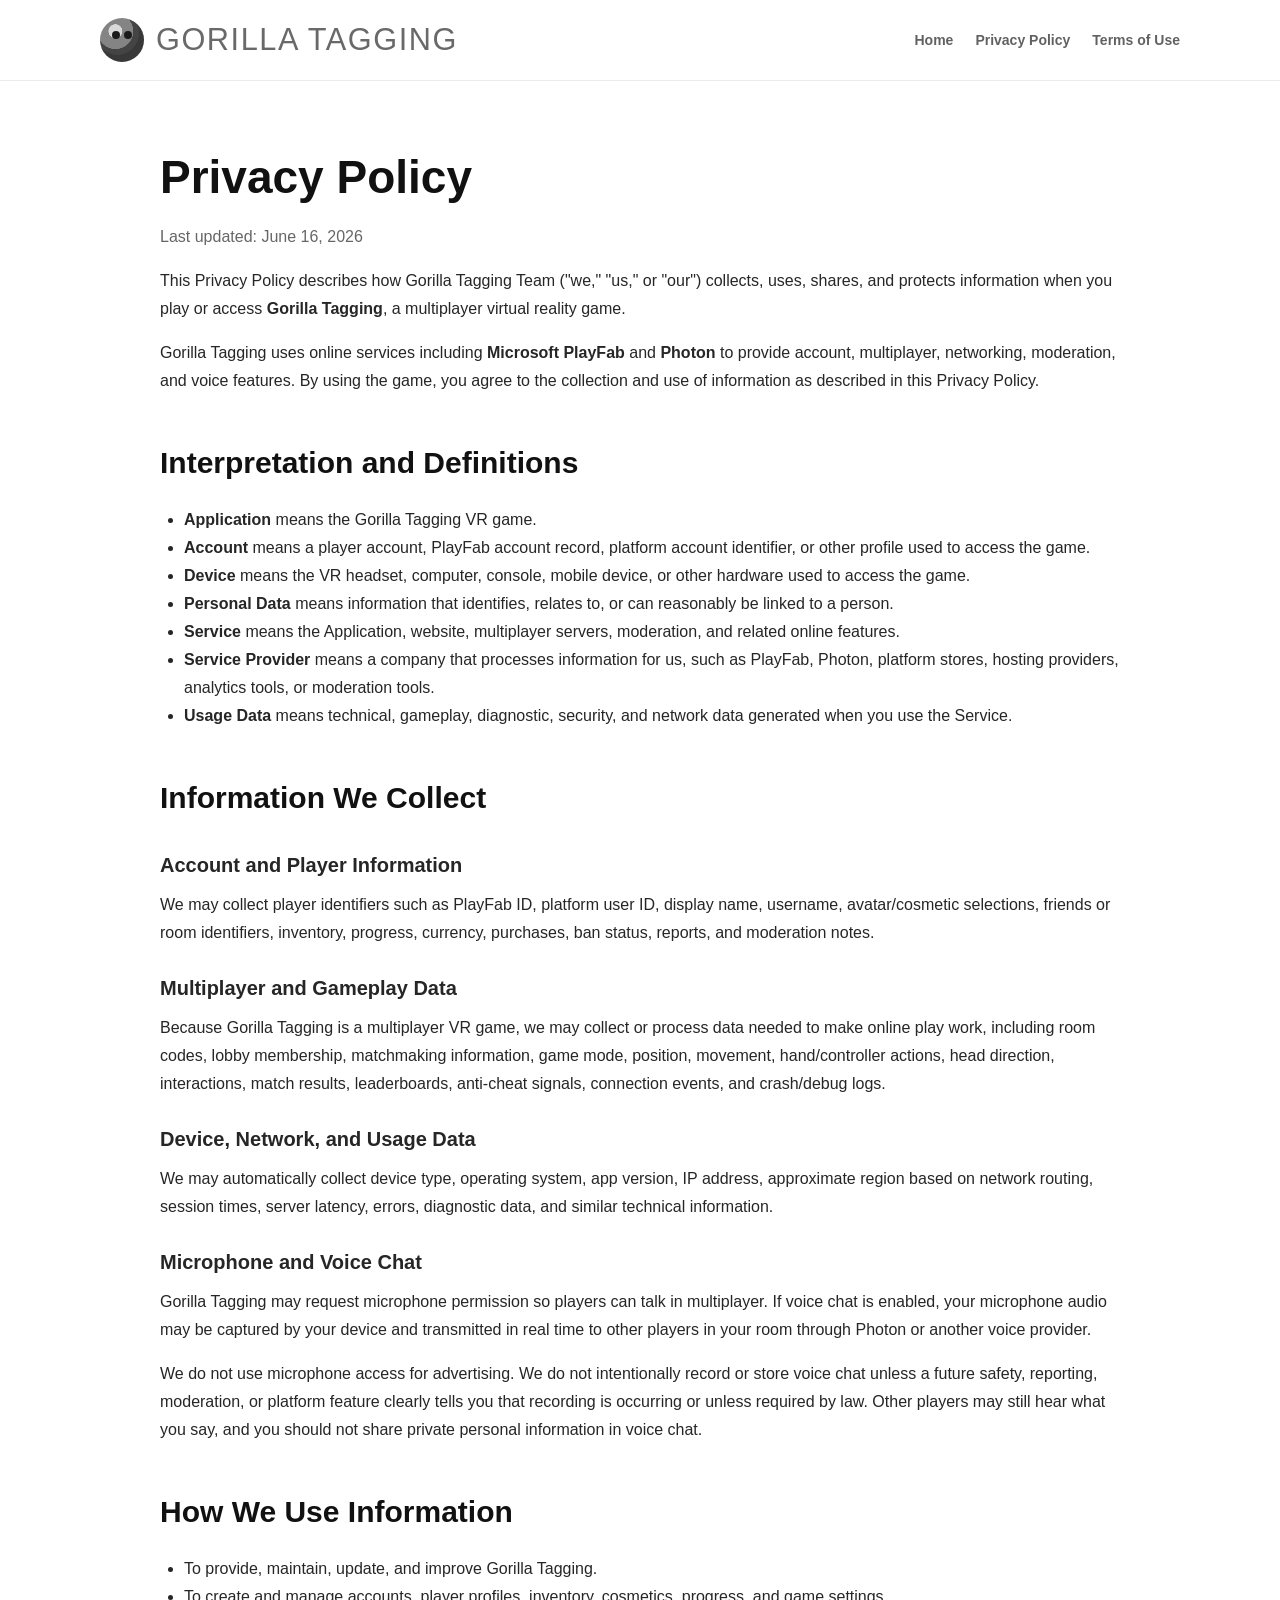
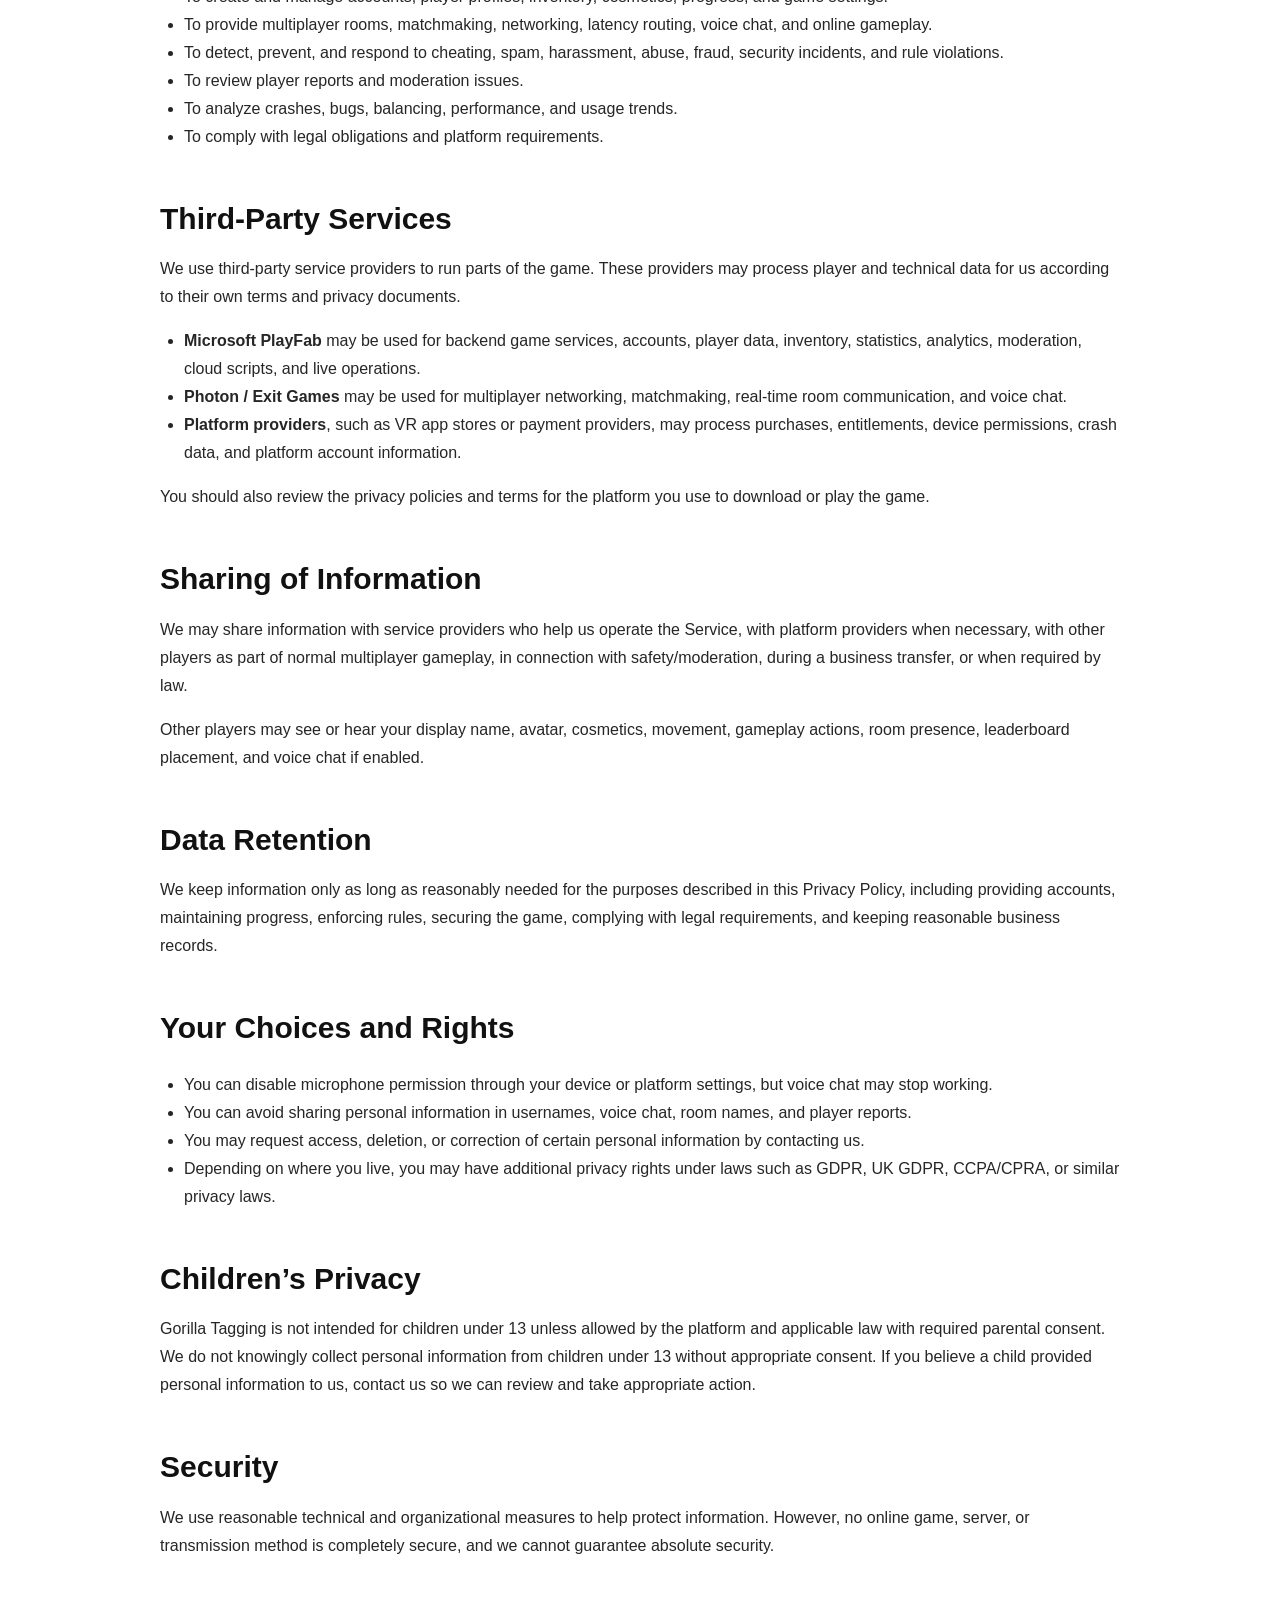
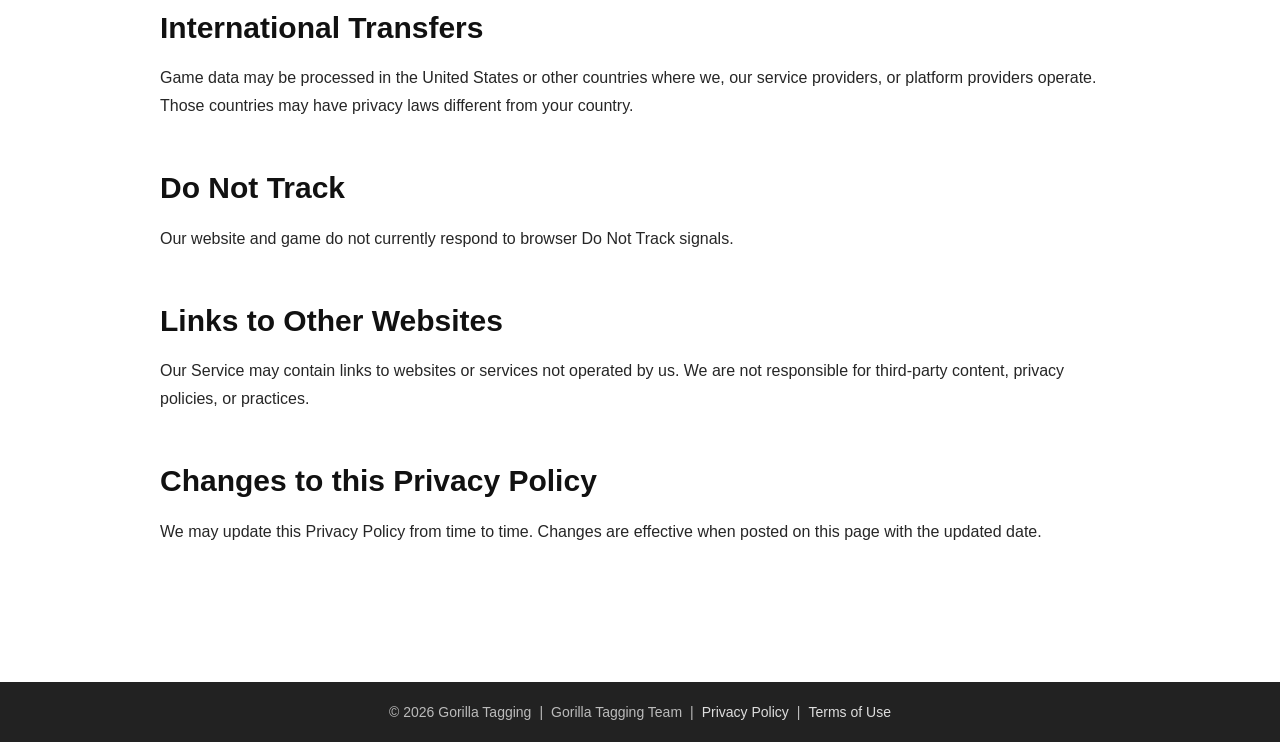
==== privacy-policy/index.html @ acdea9db "Add files via upload" ====
<!DOCTYPE html>
<html lang="en-US">
<head>
  <meta charset="UTF-8">
  <meta name="viewport" content="width=device-width, initial-scale=1.0">
  <meta name="description" content="Privacy Policy for Gorilla Tagging, a multiplayer VR game using PlayFab, Photon, and microphone voice chat.">
  <title>Privacy Policy | Gorilla Tagging</title>
  <link rel="icon" href="../assets/favicon.svg" type="image/svg+xml">
  <link rel="stylesheet" href="../assets/style.css">
</head>
<body>
<header id="main-header">
  <div class="container navbar">
    <a class="logo" href="../" aria-label="Gorilla Tagging home">
      <span class="logo-mark" aria-hidden="true"></span>
      <span>Gorilla Tagging</span>
    </a>
    <button class="menu-toggle" aria-label="Open navigation" aria-expanded="false">Select Page ☰</button>
    <ul class="navlinks">
      <li><a href="../">Home</a></li>
      <li><a href="../privacy-policy/" aria-current="page">Privacy Policy</a></li>
      <li><a href="../terms-of-use/">Terms of Use</a></li>
    </ul>
  </div>
</header>
<main class="legal-page">
  <article class="legal-wrap">

<h1>Privacy Policy</h1>
<p class="updated">Last updated: June 16, 2026</p>
<p>This Privacy Policy describes how Gorilla Tagging Team ("we," "us," or "our") collects, uses, shares, and protects information when you play or access <strong>Gorilla Tagging</strong>, a multiplayer virtual reality game.</p>
<p>Gorilla Tagging uses online services including <strong>Microsoft PlayFab</strong> and <strong>Photon</strong> to provide account, multiplayer, networking, moderation, and voice features. By using the game, you agree to the collection and use of information as described in this Privacy Policy.</p>

<h2>Interpretation and Definitions</h2>
<ul>
  <li><strong>Application</strong> means the Gorilla Tagging VR game.</li>
  <li><strong>Account</strong> means a player account, PlayFab account record, platform account identifier, or other profile used to access the game.</li>
  <li><strong>Device</strong> means the VR headset, computer, console, mobile device, or other hardware used to access the game.</li>
  <li><strong>Personal Data</strong> means information that identifies, relates to, or can reasonably be linked to a person.</li>
  <li><strong>Service</strong> means the Application, website, multiplayer servers, moderation, and related online features.</li>
  <li><strong>Service Provider</strong> means a company that processes information for us, such as PlayFab, Photon, platform stores, hosting providers, analytics tools, or moderation tools.</li>
  <li><strong>Usage Data</strong> means technical, gameplay, diagnostic, security, and network data generated when you use the Service.</li>
</ul>

<h2>Information We Collect</h2>
<h3>Account and Player Information</h3>
<p>We may collect player identifiers such as PlayFab ID, platform user ID, display name, username, avatar/cosmetic selections, friends or room identifiers, inventory, progress, currency, purchases, ban status, reports, and moderation notes.</p>
<h3>Multiplayer and Gameplay Data</h3>
<p>Because Gorilla Tagging is a multiplayer VR game, we may collect or process data needed to make online play work, including room codes, lobby membership, matchmaking information, game mode, position, movement, hand/controller actions, head direction, interactions, match results, leaderboards, anti-cheat signals, connection events, and crash/debug logs.</p>
<h3>Device, Network, and Usage Data</h3>
<p>We may automatically collect device type, operating system, app version, IP address, approximate region based on network routing, session times, server latency, errors, diagnostic data, and similar technical information.</p>
<h3 id="microphone-and-voice-chat">Microphone and Voice Chat</h3>
<p>Gorilla Tagging may request microphone permission so players can talk in multiplayer. If voice chat is enabled, your microphone audio may be captured by your device and transmitted in real time to other players in your room through Photon or another voice provider.</p>
<p>We do not use microphone access for advertising. We do not intentionally record or store voice chat unless a future safety, reporting, moderation, or platform feature clearly tells you that recording is occurring or unless required by law. Other players may still hear what you say, and you should not share private personal information in voice chat.</p>
<h2>How We Use Information</h2>
<ul>
  <li>To provide, maintain, update, and improve Gorilla Tagging.</li>
  <li>To create and manage accounts, player profiles, inventory, cosmetics, progress, and game settings.</li>
  <li>To provide multiplayer rooms, matchmaking, networking, latency routing, voice chat, and online gameplay.</li>
  <li>To detect, prevent, and respond to cheating, spam, harassment, abuse, fraud, security incidents, and rule violations.</li>
  <li>To review player reports and moderation issues.</li>
  <li>To analyze crashes, bugs, balancing, performance, and usage trends.</li>
  <li>To comply with legal obligations and platform requirements.</li>
</ul>

<h2 id="third-party-services">Third-Party Services</h2>
<p>We use third-party service providers to run parts of the game. These providers may process player and technical data for us according to their own terms and privacy documents.</p>
<ul>
  <li><strong>Microsoft PlayFab</strong> may be used for backend game services, accounts, player data, inventory, statistics, analytics, moderation, cloud scripts, and live operations.</li>
  <li><strong>Photon / Exit Games</strong> may be used for multiplayer networking, matchmaking, real-time room communication, and voice chat.</li>
  <li><strong>Platform providers</strong>, such as VR app stores or payment providers, may process purchases, entitlements, device permissions, crash data, and platform account information.</li>
</ul>
<p>You should also review the privacy policies and terms for the platform you use to download or play the game.</p>

<h2>Sharing of Information</h2>
<p>We may share information with service providers who help us operate the Service, with platform providers when necessary, with other players as part of normal multiplayer gameplay, in connection with safety/moderation, during a business transfer, or when required by law.</p>
<p>Other players may see or hear your display name, avatar, cosmetics, movement, gameplay actions, room presence, leaderboard placement, and voice chat if enabled.</p>

<h2>Data Retention</h2>
<p>We keep information only as long as reasonably needed for the purposes described in this Privacy Policy, including providing accounts, maintaining progress, enforcing rules, securing the game, complying with legal requirements, and keeping reasonable business records.</p>

<h2>Your Choices and Rights</h2>
<ul>
  <li>You can disable microphone permission through your device or platform settings, but voice chat may stop working.</li>
  <li>You can avoid sharing personal information in usernames, voice chat, room names, and player reports.</li>
  <li>You may request access, deletion, or correction of certain personal information by contacting us.</li>
  <li>Depending on where you live, you may have additional privacy rights under laws such as GDPR, UK GDPR, CCPA/CPRA, or similar privacy laws.</li>
</ul>

<h2>Children’s Privacy</h2>
<p>Gorilla Tagging is not intended for children under 13 unless allowed by the platform and applicable law with required parental consent. We do not knowingly collect personal information from children under 13 without appropriate consent. If you believe a child provided personal information to us, contact us so we can review and take appropriate action.</p>

<h2>Security</h2>
<p>We use reasonable technical and organizational measures to help protect information. However, no online game, server, or transmission method is completely secure, and we cannot guarantee absolute security.</p>

<h2>International Transfers</h2>
<p>Game data may be processed in the United States or other countries where we, our service providers, or platform providers operate. Those countries may have privacy laws different from your country.</p>

<h2>Do Not Track</h2>
<p>Our website and game do not currently respond to browser Do Not Track signals.</p>

<h2>Links to Other Websites</h2>
<p>Our Service may contain links to websites or services not operated by us. We are not responsible for third-party content, privacy policies, or practices.</p>

<h2>Changes to this Privacy Policy</h2>
<p>We may update this Privacy Policy from time to time. Changes are effective when posted on this page with the updated date.</p>

  </article>
</main>
<footer id="main-footer">
  <div class="container footerline">
    <span>© 2026 Gorilla Tagging</span><span>|</span>
    <span>Gorilla Tagging Team</span><span>|</span>
    <a href="../privacy-policy/">Privacy Policy</a><span>|</span>
    <a href="../terms-of-use/">Terms of Use</a>
  </div>
</footer>
<script src="../assets/site.js"></script>
</body>
</html>
---- assets/style.css ----
:root {
  --header-h: 80px;
  --dark: #474747;
  --darker: #202020;
  --text: #262626;
  --muted: #666;
  --red: #e02b20;
  --orange: #ff9c7a;
  --paper: #ffffff;
  --max: 1080px;
}
* { box-sizing: border-box; }
html { scroll-behavior: smooth; }
body {
  margin: 0;
  color: var(--text);
  background: #fff;
  font-family: "Open Sans", Arial, Helvetica, sans-serif;
  line-height: 1.75;
  -webkit-font-smoothing: antialiased;
  text-rendering: optimizeLegibility;
}
a { color: inherit; }
#main-header {
  position: fixed;
  inset: 0 0 auto 0;
  z-index: 999;
  min-height: var(--header-h);
  background: #fff;
  box-shadow: 0 1px 0 rgba(0,0,0,.08);
}
.container {
  width: min(92%, var(--max));
  margin: 0 auto;
  position: relative;
}
.navbar {
  min-height: var(--header-h);
  display: flex;
  align-items: center;
  justify-content: space-between;
  gap: 24px;
}
.logo {
  display: inline-flex;
  align-items: center;
  gap: 12px;
  text-decoration: none;
  color: #555;
  min-width: max-content;
}
.logo-mark {
  width: 44px;
  height: 44px;
  border-radius: 50%;
  background: radial-gradient(circle at 35% 30%, #d9d9d9 0 16%, #848484 17% 42%, #444 43% 100%);
  position: relative;
  box-shadow: inset -5px -7px 0 rgba(0,0,0,.18);
}
.logo-mark:before,
.logo-mark:after {
  content: "";
  position: absolute;
  top: 13px;
  width: 8px;
  height: 8px;
  border-radius: 50%;
  background: #1b1b1b;
}
.logo-mark:before { left: 12px; }
.logo-mark:after { right: 12px; }
.logo span:last-child {
  font-family: Impact, "Arial Black", "Fjalla One", sans-serif;
  font-size: clamp(20px, 2.4vw, 32px);
  letter-spacing: .05em;
  text-transform: uppercase;
  color: #696969;
  text-shadow: 0 1px 0 #fff;
}
.navlinks {
  display: flex;
  align-items: center;
  gap: 22px;
  list-style: none;
  margin: 0;
  padding: 0;
}
.navlinks a {
  color: rgba(0,0,0,.62);
  text-decoration: none;
  font-weight: 700;
  font-size: 14px;
  transition: color .2s ease;
}
.navlinks a:hover { color: var(--red); }
.menu-toggle {
  display: none;
  border: 0;
  background: transparent;
  font: inherit;
  color: #555;
  cursor: pointer;
  padding: 10px;
}
main { padding-top: var(--header-h); }
.hero-top {
  min-height: 34vw;
  display: flex;
  align-items: flex-start;
  justify-content: center;
  background: #494949;
  color: #fff;
  padding: 5vw 0 0;
  overflow: hidden;
  position: relative;
}
.hero-top:before {
  content: "";
  position: absolute;
  inset: 0;
  background:
    radial-gradient(circle at 15% 30%, rgba(255,255,255,.08), transparent 22%),
    radial-gradient(circle at 78% 12%, rgba(255,156,122,.15), transparent 26%),
    linear-gradient(135deg, rgba(0,0,0,.18), rgba(0,0,0,0));
}
.reject {
  position: relative;
  margin: 0;
  width: min(92%, var(--max));
  text-align: right;
  font-family: Roboto, Arial, sans-serif;
  font-size: 13px;
  letter-spacing: 3px;
  line-height: 1.5;
  font-weight: 800;
  text-transform: uppercase;
  padding-left: 25%;
}
.brand-section {
  min-height: 610px;
  margin-top: -30px;
  padding: 0;
  background: #474747;
  color: white;
  display: grid;
  place-items: center;
  position: relative;
  overflow: hidden;
}
.brand-section:before {
  content: "";
  position: absolute;
  inset: 0;
  background:
    radial-gradient(circle at center, rgba(0,0,0,.05), rgba(0,0,0,.34) 62%),
    linear-gradient(135deg, rgba(255,255,255,.06), rgba(255,255,255,0));
}
.brand-section h1 {
  position: relative;
  margin: 0;
  font-family: Impact, "Arial Black", "Fjalla One", sans-serif;
  font-size: clamp(56px, 10vw, 150px);
  letter-spacing: .1em;
  line-height: 1.2;
  text-transform: uppercase;
  color: var(--red);
  text-align: center;
  text-shadow: 0 0 .3em #000;
}
.tile-section {
  background: #fff;
  padding: 36px 0 46px;
}
.tile-grid {
  display: grid;
  grid-template-columns: repeat(3, 1fr);
  gap: 0;
}
.tile {
  min-height: 220px;
  padding: 90px 20px;
  display: grid;
  place-items: center;
  text-align: center;
  text-decoration: none;
  color: #fff;
  transition: transform .3s ease, box-shadow .3s ease;
  background-image: linear-gradient(90deg,#244ab5 0%,#1a824a 100%);
  position: relative;
  isolation: isolate;
}
.tile:before {
  content: "";
  position: absolute;
  inset: 0;
  opacity: .28;
  background:
    radial-gradient(circle at 30% 25%, rgba(255,255,255,.35), transparent 18%),
    radial-gradient(circle at 70% 80%, rgba(0,0,0,.32), transparent 28%);
  z-index: -1;
}
.tile:nth-child(2), .tile:nth-child(5) { background-image: linear-gradient(90deg,#fad961 0%,#ce1616 100%); }
.tile:nth-child(3), .tile:nth-child(6) { background-image: linear-gradient(90deg,#7856ff 0%,#eb8fe6 100%); }
.tile:hover, .tile:focus-visible {
  transform: scale(1.08);
  box-shadow: 0 40px 70px -10px rgba(0,0,0,.3);
  z-index: 2;
  outline: none;
}
.tile h2 {
  margin: 0;
  font-family: Impact, "Arial Black", "Fjalla One", sans-serif;
  font-size: clamp(22px, 3vw, 34px);
  letter-spacing: 7px;
  text-transform: uppercase;
  line-height: 1.2;
}
.tile small {
  display: block;
  margin-top: 12px;
  color: var(--orange);
  font-size: 12px;
  letter-spacing: 4px;
  text-transform: uppercase;
  font-weight: 800;
}
.info-band {
  background: #474747;
  padding: 44px 0 58px;
  color: white;
}
.info-grid {
  display: grid;
  grid-template-columns: repeat(2, 1fr);
  gap: 28px;
}
.info-card {
  background-image: linear-gradient(145deg,#ff5470 0%,#ffe896 100%);
  color: #fff;
  padding: 48px 20px 35px;
  text-align: center;
  text-decoration: none;
  box-shadow: 0 15px 40px rgba(0,0,0,.15);
}
.info-card h2 {
  margin: 0;
  font-size: 22px;
  letter-spacing: 4px;
  line-height: 1.4;
  text-transform: uppercase;
}
.info-card p { margin: 12px auto 0; max-width: 520px; }
.legal-page {
  padding: calc(var(--header-h) + 0px) 0 50px;
  background: #fff;
}
.legal-wrap {
  width: min(86%, 960px);
  margin: 0 auto;
  padding: clamp(34px, 6vw, 70px) 0;
}
.legal-wrap h1 {
  font-size: clamp(30px, 4vw, 46px);
  line-height: 1.2;
  margin: 0 0 18px;
  color: #111;
}
.legal-wrap h2 {
  font-size: clamp(22px, 3vw, 30px);
  margin: 42px 0 10px;
  color: #111;
}
.legal-wrap h3 {
  font-size: 20px;
  margin: 24px 0 8px;
}
.legal-wrap p, .legal-wrap li { font-size: 16px; }
.legal-wrap p { margin: 0 0 16px; }
.legal-wrap ul { padding-left: 24px; }
.legal-wrap a { color: #d43b2f; font-weight: 700; }
.updated { color: var(--muted); }
.notice-box {
  margin: 28px 0;
  padding: 18px 20px;
  border-left: 6px solid var(--red);
  background: #f8f8f8;
}
#main-footer {
  background: #222;
  color: #bbb;
  padding: 18px 0;
  font-size: 14px;
}
.footerline {
  display: flex;
  flex-wrap: wrap;
  gap: 8px;
  justify-content: center;
  text-align: center;
}
.footerline a { color: #ddd; text-decoration: none; }
.footerline a:hover { color: #fff; }
@media (max-width: 820px) {
  :root { --header-h: 74px; }
  .menu-toggle { display: inline-flex; }
  .navlinks {
    position: absolute;
    top: 100%;
    left: 0;
    right: 0;
    flex-direction: column;
    align-items: flex-start;
    background: #fff;
    border-top: 1px solid #eee;
    box-shadow: 0 14px 24px rgba(0,0,0,.1);
    padding: 14px 4%;
    display: none;
  }
  .navlinks.open { display: flex; }
  .tile-grid, .info-grid { grid-template-columns: 1fr; }
  .brand-section { min-height: 430px; }
  .reject { text-align: left; padding-left: 0; }
  .tile:hover, .tile:focus-visible { transform: none; }
}
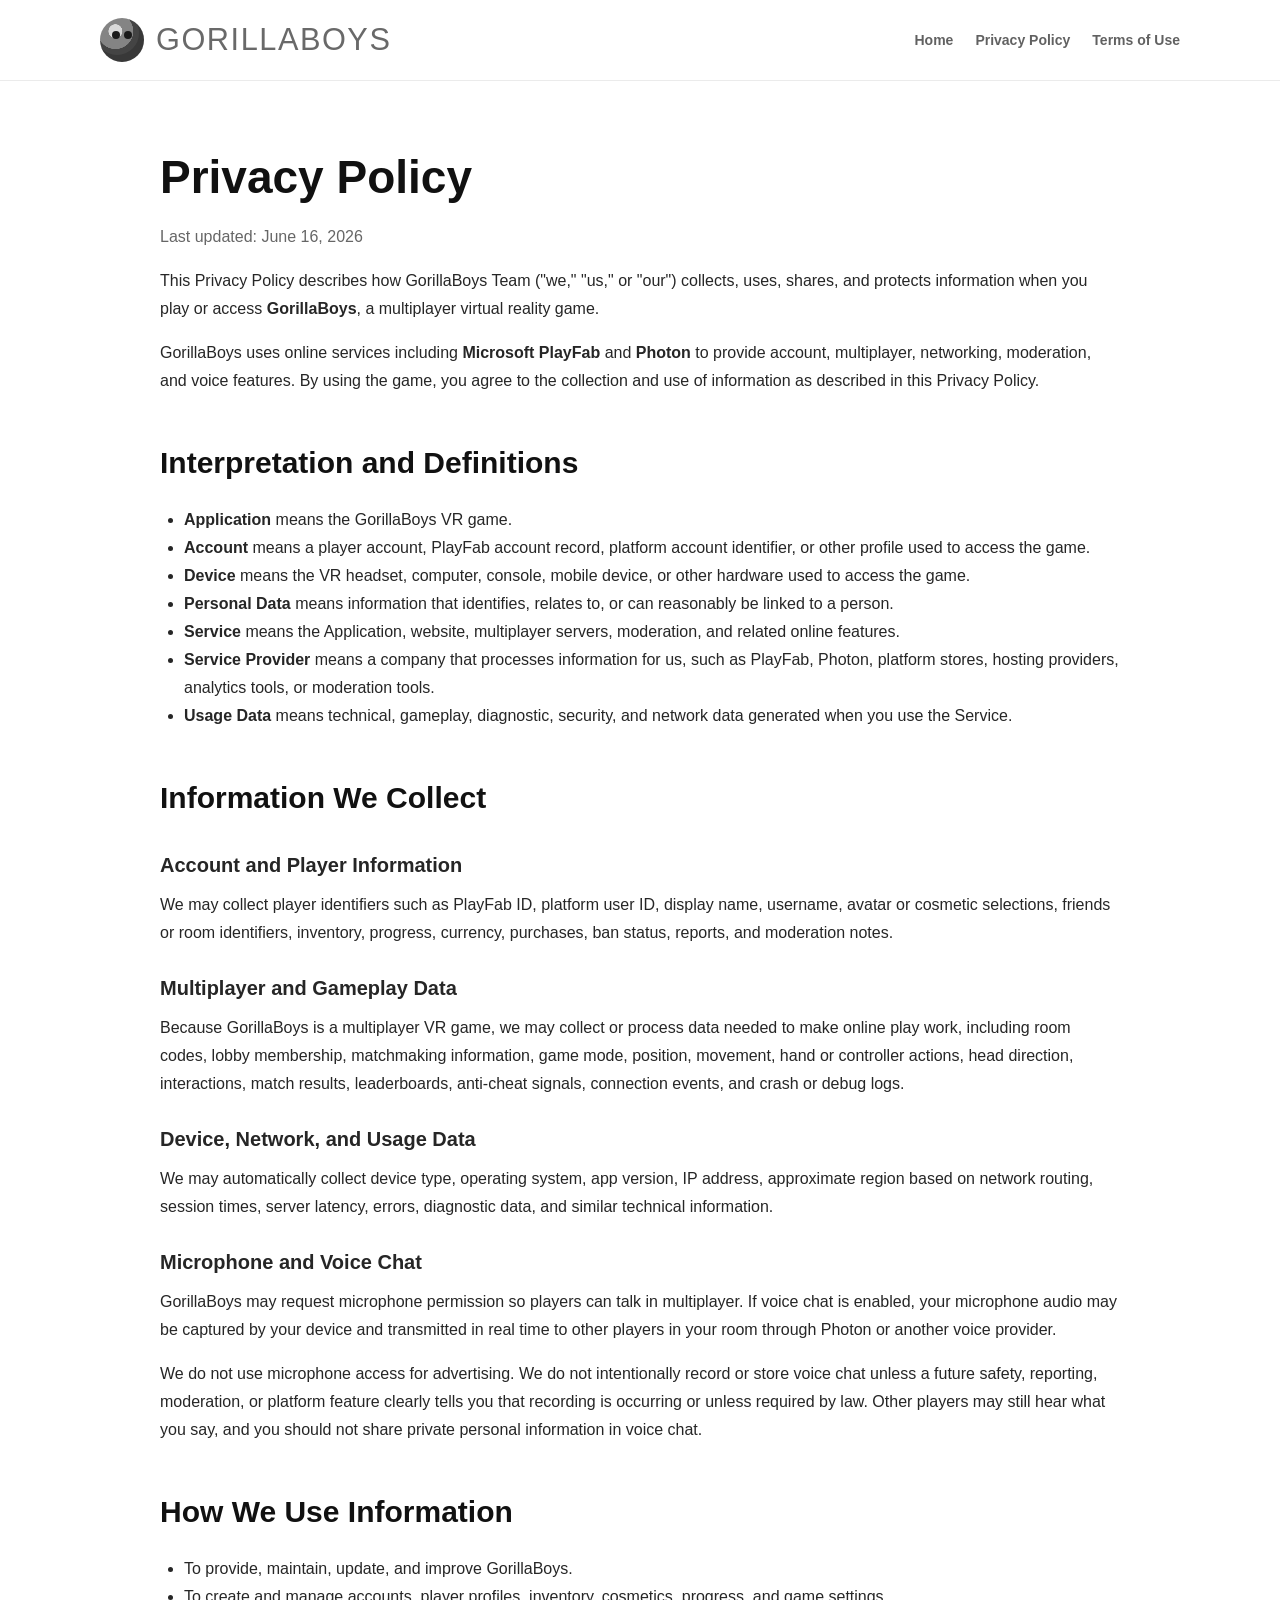
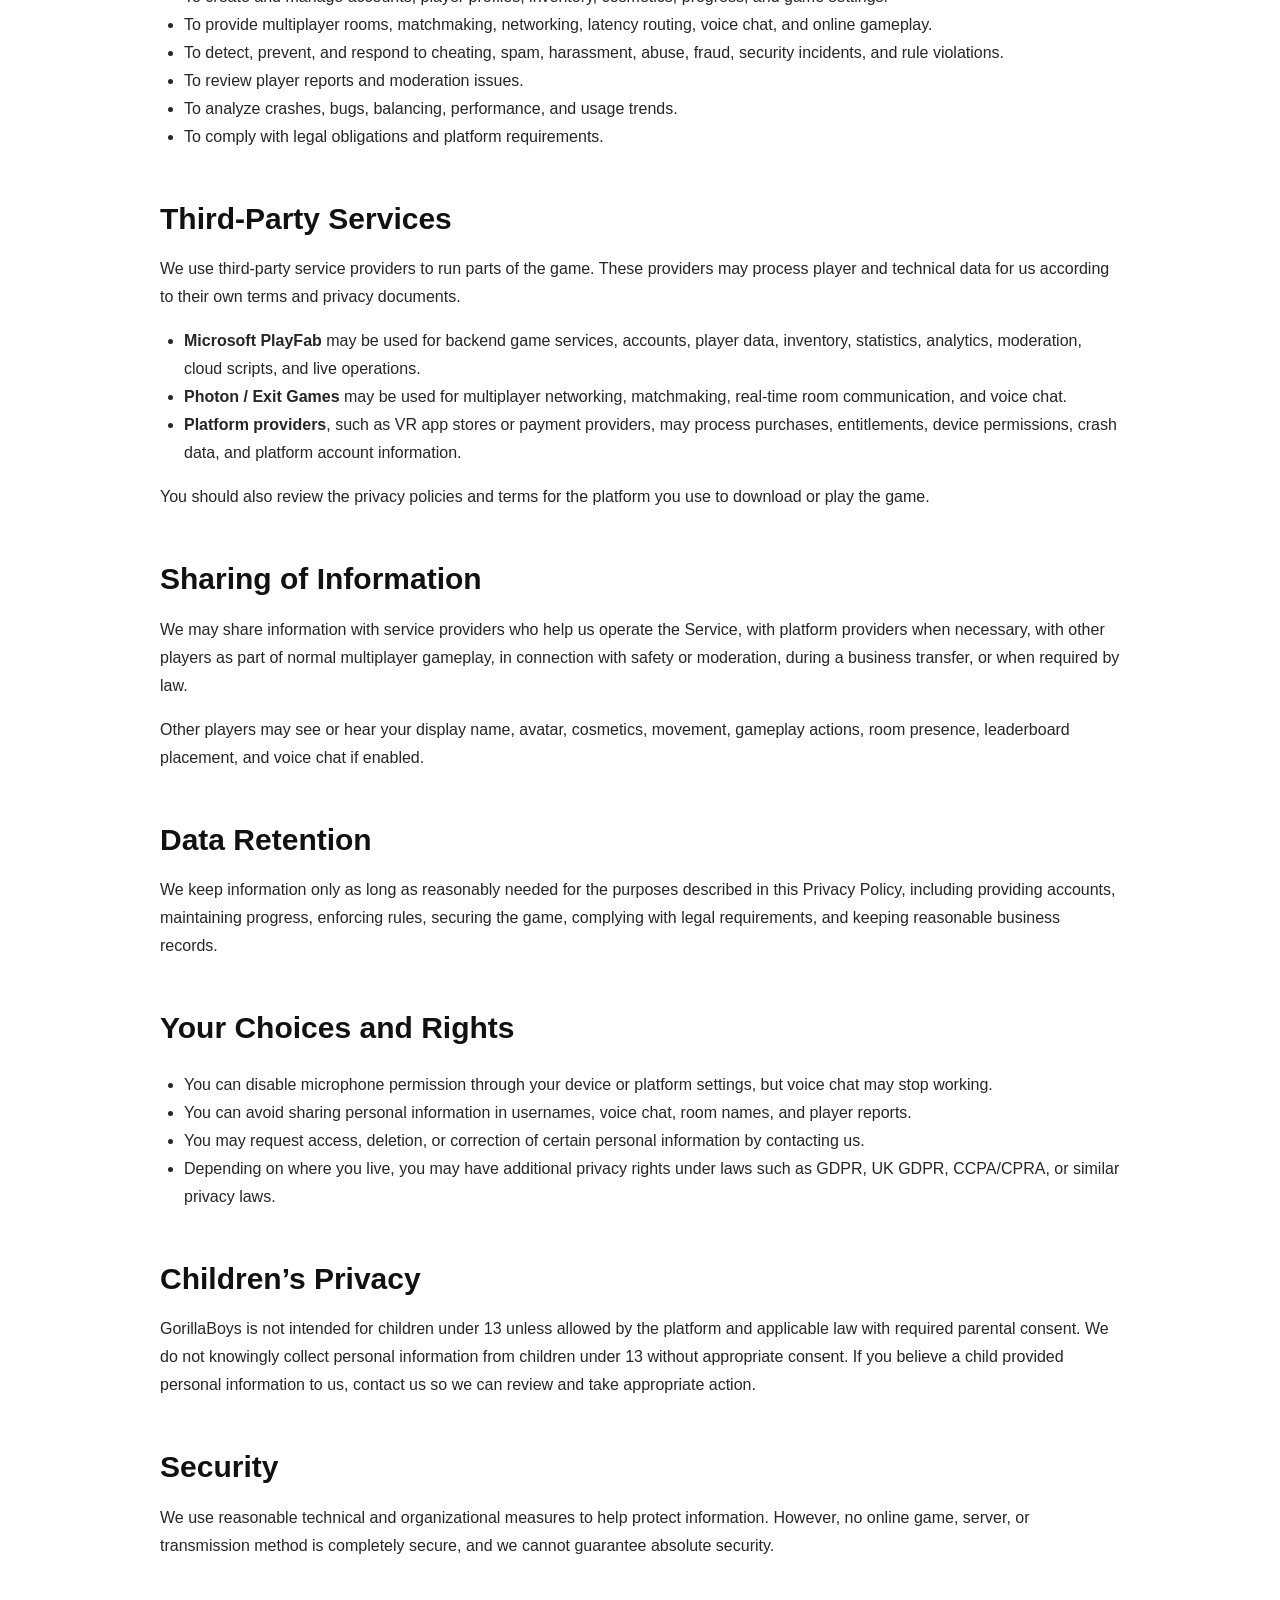
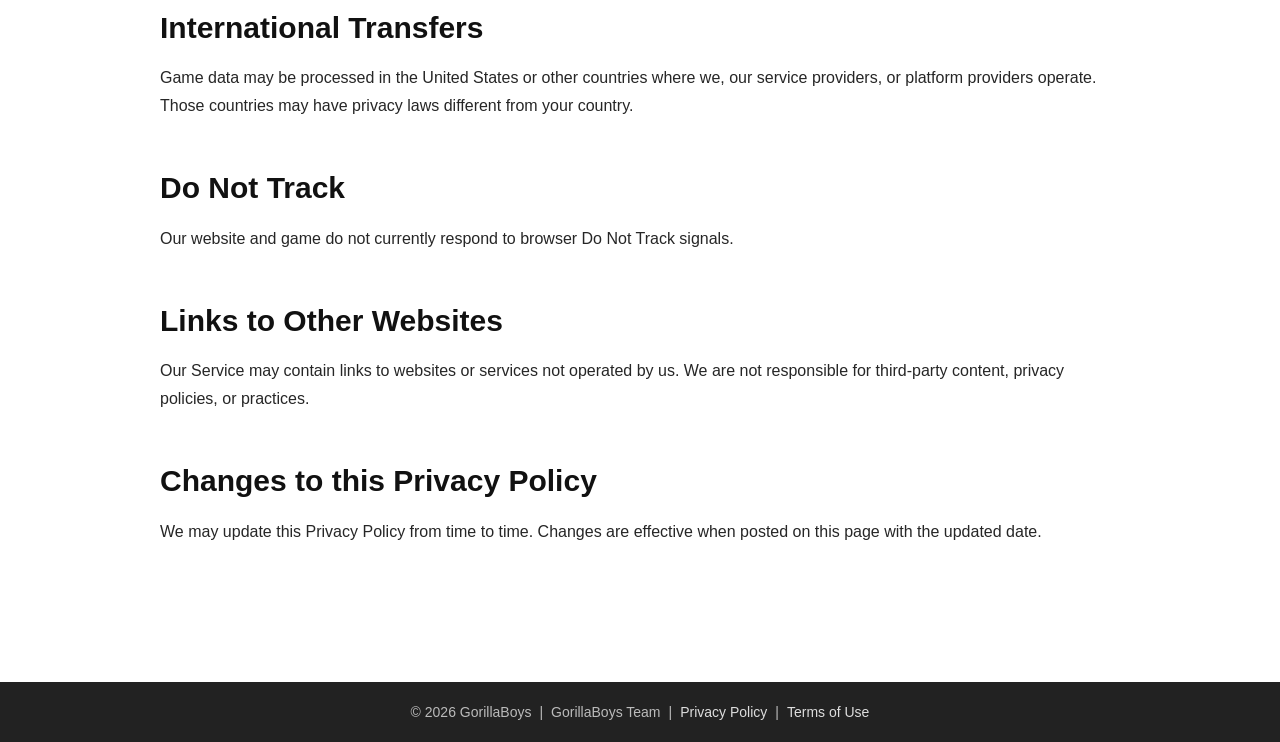
==== commit 71b68376: "Update index.html" ====
--- a/privacy-policy/index.html
+++ b/privacy-policy/index.html
@@ -3,17 +3,17 @@
 <head>
   <meta charset="UTF-8">
   <meta name="viewport" content="width=device-width, initial-scale=1.0">
-  <meta name="description" content="Privacy Policy for Gorilla Tagging, a multiplayer VR game using PlayFab, Photon, and microphone voice chat.">
-  <title>Privacy Policy | Gorilla Tagging</title>
+  <meta name="description" content="Privacy Policy for GorillaBoys, a multiplayer VR game using PlayFab, Photon, and microphone voice chat.">
+  <title>Privacy Policy | GorillaBoys</title>
   <link rel="icon" href="../assets/favicon.svg" type="image/svg+xml">
   <link rel="stylesheet" href="../assets/style.css">
 </head>
 <body>
 <header id="main-header">
   <div class="container navbar">
-    <a class="logo" href="../" aria-label="Gorilla Tagging home">
+    <a class="logo" href="../" aria-label="GorillaBoys home">
       <span class="logo-mark" aria-hidden="true"></span>
-      <span>Gorilla Tagging</span>
+      <span>GorillaBoys</span>
     </a>
     <button class="menu-toggle" aria-label="Open navigation" aria-expanded="false">Select Page ☰</button>
     <ul class="navlinks">
@@ -23,98 +23,112 @@
     </ul>
   </div>
 </header>
+
 <main class="legal-page">
   <article class="legal-wrap">
 
-<h1>Privacy Policy</h1>
-<p class="updated">Last updated: June 16, 2026</p>
-<p>This Privacy Policy describes how Gorilla Tagging Team ("we," "us," or "our") collects, uses, shares, and protects information when you play or access <strong>Gorilla Tagging</strong>, a multiplayer virtual reality game.</p>
-<p>Gorilla Tagging uses online services including <strong>Microsoft PlayFab</strong> and <strong>Photon</strong> to provide account, multiplayer, networking, moderation, and voice features. By using the game, you agree to the collection and use of information as described in this Privacy Policy.</p>
+    <h1>Privacy Policy</h1>
+    <p class="updated">Last updated: June 16, 2026</p>
 
-<h2>Interpretation and Definitions</h2>
-<ul>
-  <li><strong>Application</strong> means the Gorilla Tagging VR game.</li>
-  <li><strong>Account</strong> means a player account, PlayFab account record, platform account identifier, or other profile used to access the game.</li>
-  <li><strong>Device</strong> means the VR headset, computer, console, mobile device, or other hardware used to access the game.</li>
-  <li><strong>Personal Data</strong> means information that identifies, relates to, or can reasonably be linked to a person.</li>
-  <li><strong>Service</strong> means the Application, website, multiplayer servers, moderation, and related online features.</li>
-  <li><strong>Service Provider</strong> means a company that processes information for us, such as PlayFab, Photon, platform stores, hosting providers, analytics tools, or moderation tools.</li>
-  <li><strong>Usage Data</strong> means technical, gameplay, diagnostic, security, and network data generated when you use the Service.</li>
-</ul>
+    <p>This Privacy Policy describes how GorillaBoys Team ("we," "us," or "our") collects, uses, shares, and protects information when you play or access <strong>GorillaBoys</strong>, a multiplayer virtual reality game.</p>
 
-<h2>Information We Collect</h2>
-<h3>Account and Player Information</h3>
-<p>We may collect player identifiers such as PlayFab ID, platform user ID, display name, username, avatar/cosmetic selections, friends or room identifiers, inventory, progress, currency, purchases, ban status, reports, and moderation notes.</p>
-<h3>Multiplayer and Gameplay Data</h3>
-<p>Because Gorilla Tagging is a multiplayer VR game, we may collect or process data needed to make online play work, including room codes, lobby membership, matchmaking information, game mode, position, movement, hand/controller actions, head direction, interactions, match results, leaderboards, anti-cheat signals, connection events, and crash/debug logs.</p>
-<h3>Device, Network, and Usage Data</h3>
-<p>We may automatically collect device type, operating system, app version, IP address, approximate region based on network routing, session times, server latency, errors, diagnostic data, and similar technical information.</p>
-<h3 id="microphone-and-voice-chat">Microphone and Voice Chat</h3>
-<p>Gorilla Tagging may request microphone permission so players can talk in multiplayer. If voice chat is enabled, your microphone audio may be captured by your device and transmitted in real time to other players in your room through Photon or another voice provider.</p>
-<p>We do not use microphone access for advertising. We do not intentionally record or store voice chat unless a future safety, reporting, moderation, or platform feature clearly tells you that recording is occurring or unless required by law. Other players may still hear what you say, and you should not share private personal information in voice chat.</p>
-<h2>How We Use Information</h2>
-<ul>
-  <li>To provide, maintain, update, and improve Gorilla Tagging.</li>
-  <li>To create and manage accounts, player profiles, inventory, cosmetics, progress, and game settings.</li>
-  <li>To provide multiplayer rooms, matchmaking, networking, latency routing, voice chat, and online gameplay.</li>
-  <li>To detect, prevent, and respond to cheating, spam, harassment, abuse, fraud, security incidents, and rule violations.</li>
-  <li>To review player reports and moderation issues.</li>
-  <li>To analyze crashes, bugs, balancing, performance, and usage trends.</li>
-  <li>To comply with legal obligations and platform requirements.</li>
-</ul>
+    <p>GorillaBoys uses online services including <strong>Microsoft PlayFab</strong> and <strong>Photon</strong> to provide account, multiplayer, networking, moderation, and voice features. By using the game, you agree to the collection and use of information as described in this Privacy Policy.</p>
 
-<h2 id="third-party-services">Third-Party Services</h2>
-<p>We use third-party service providers to run parts of the game. These providers may process player and technical data for us according to their own terms and privacy documents.</p>
-<ul>
-  <li><strong>Microsoft PlayFab</strong> may be used for backend game services, accounts, player data, inventory, statistics, analytics, moderation, cloud scripts, and live operations.</li>
-  <li><strong>Photon / Exit Games</strong> may be used for multiplayer networking, matchmaking, real-time room communication, and voice chat.</li>
-  <li><strong>Platform providers</strong>, such as VR app stores or payment providers, may process purchases, entitlements, device permissions, crash data, and platform account information.</li>
-</ul>
-<p>You should also review the privacy policies and terms for the platform you use to download or play the game.</p>
+    <h2>Interpretation and Definitions</h2>
+    <ul>
+      <li><strong>Application</strong> means the GorillaBoys VR game.</li>
+      <li><strong>Account</strong> means a player account, PlayFab account record, platform account identifier, or other profile used to access the game.</li>
+      <li><strong>Device</strong> means the VR headset, computer, console, mobile device, or other hardware used to access the game.</li>
+      <li><strong>Personal Data</strong> means information that identifies, relates to, or can reasonably be linked to a person.</li>
+      <li><strong>Service</strong> means the Application, website, multiplayer servers, moderation, and related online features.</li>
+      <li><strong>Service Provider</strong> means a company that processes information for us, such as PlayFab, Photon, platform stores, hosting providers, analytics tools, or moderation tools.</li>
+      <li><strong>Usage Data</strong> means technical, gameplay, diagnostic, security, and network data generated when you use the Service.</li>
+    </ul>
 
-<h2>Sharing of Information</h2>
-<p>We may share information with service providers who help us operate the Service, with platform providers when necessary, with other players as part of normal multiplayer gameplay, in connection with safety/moderation, during a business transfer, or when required by law.</p>
-<p>Other players may see or hear your display name, avatar, cosmetics, movement, gameplay actions, room presence, leaderboard placement, and voice chat if enabled.</p>
+    <h2>Information We Collect</h2>
 
-<h2>Data Retention</h2>
-<p>We keep information only as long as reasonably needed for the purposes described in this Privacy Policy, including providing accounts, maintaining progress, enforcing rules, securing the game, complying with legal requirements, and keeping reasonable business records.</p>
+    <h3>Account and Player Information</h3>
+    <p>We may collect player identifiers such as PlayFab ID, platform user ID, display name, username, avatar or cosmetic selections, friends or room identifiers, inventory, progress, currency, purchases, ban status, reports, and moderation notes.</p>
 
-<h2>Your Choices and Rights</h2>
-<ul>
-  <li>You can disable microphone permission through your device or platform settings, but voice chat may stop working.</li>
-  <li>You can avoid sharing personal information in usernames, voice chat, room names, and player reports.</li>
-  <li>You may request access, deletion, or correction of certain personal information by contacting us.</li>
-  <li>Depending on where you live, you may have additional privacy rights under laws such as GDPR, UK GDPR, CCPA/CPRA, or similar privacy laws.</li>
-</ul>
+    <h3>Multiplayer and Gameplay Data</h3>
+    <p>Because GorillaBoys is a multiplayer VR game, we may collect or process data needed to make online play work, including room codes, lobby membership, matchmaking information, game mode, position, movement, hand or controller actions, head direction, interactions, match results, leaderboards, anti-cheat signals, connection events, and crash or debug logs.</p>
 
-<h2>Children’s Privacy</h2>
-<p>Gorilla Tagging is not intended for children under 13 unless allowed by the platform and applicable law with required parental consent. We do not knowingly collect personal information from children under 13 without appropriate consent. If you believe a child provided personal information to us, contact us so we can review and take appropriate action.</p>
+    <h3>Device, Network, and Usage Data</h3>
+    <p>We may automatically collect device type, operating system, app version, IP address, approximate region based on network routing, session times, server latency, errors, diagnostic data, and similar technical information.</p>
 
-<h2>Security</h2>
-<p>We use reasonable technical and organizational measures to help protect information. However, no online game, server, or transmission method is completely secure, and we cannot guarantee absolute security.</p>
+    <h3 id="microphone-and-voice-chat">Microphone and Voice Chat</h3>
+    <p>GorillaBoys may request microphone permission so players can talk in multiplayer. If voice chat is enabled, your microphone audio may be captured by your device and transmitted in real time to other players in your room through Photon or another voice provider.</p>
 
-<h2>International Transfers</h2>
-<p>Game data may be processed in the United States or other countries where we, our service providers, or platform providers operate. Those countries may have privacy laws different from your country.</p>
+    <p>We do not use microphone access for advertising. We do not intentionally record or store voice chat unless a future safety, reporting, moderation, or platform feature clearly tells you that recording is occurring or unless required by law. Other players may still hear what you say, and you should not share private personal information in voice chat.</p>
 
-<h2>Do Not Track</h2>
-<p>Our website and game do not currently respond to browser Do Not Track signals.</p>
+    <h2>How We Use Information</h2>
+    <ul>
+      <li>To provide, maintain, update, and improve GorillaBoys.</li>
+      <li>To create and manage accounts, player profiles, inventory, cosmetics, progress, and game settings.</li>
+      <li>To provide multiplayer rooms, matchmaking, networking, latency routing, voice chat, and online gameplay.</li>
+      <li>To detect, prevent, and respond to cheating, spam, harassment, abuse, fraud, security incidents, and rule violations.</li>
+      <li>To review player reports and moderation issues.</li>
+      <li>To analyze crashes, bugs, balancing, performance, and usage trends.</li>
+      <li>To comply with legal obligations and platform requirements.</li>
+    </ul>
 
-<h2>Links to Other Websites</h2>
-<p>Our Service may contain links to websites or services not operated by us. We are not responsible for third-party content, privacy policies, or practices.</p>
+    <h2 id="third-party-services">Third-Party Services</h2>
+    <p>We use third-party service providers to run parts of the game. These providers may process player and technical data for us according to their own terms and privacy documents.</p>
 
-<h2>Changes to this Privacy Policy</h2>
-<p>We may update this Privacy Policy from time to time. Changes are effective when posted on this page with the updated date.</p>
+    <ul>
+      <li><strong>Microsoft PlayFab</strong> may be used for backend game services, accounts, player data, inventory, statistics, analytics, moderation, cloud scripts, and live operations.</li>
+      <li><strong>Photon / Exit Games</strong> may be used for multiplayer networking, matchmaking, real-time room communication, and voice chat.</li>
+      <li><strong>Platform providers</strong>, such as VR app stores or payment providers, may process purchases, entitlements, device permissions, crash data, and platform account information.</li>
+    </ul>
+
+    <p>You should also review the privacy policies and terms for the platform you use to download or play the game.</p>
+
+    <h2>Sharing of Information</h2>
+    <p>We may share information with service providers who help us operate the Service, with platform providers when necessary, with other players as part of normal multiplayer gameplay, in connection with safety or moderation, during a business transfer, or when required by law.</p>
+
+    <p>Other players may see or hear your display name, avatar, cosmetics, movement, gameplay actions, room presence, leaderboard placement, and voice chat if enabled.</p>
+
+    <h2>Data Retention</h2>
+    <p>We keep information only as long as reasonably needed for the purposes described in this Privacy Policy, including providing accounts, maintaining progress, enforcing rules, securing the game, complying with legal requirements, and keeping reasonable business records.</p>
+
+    <h2>Your Choices and Rights</h2>
+    <ul>
+      <li>You can disable microphone permission through your device or platform settings, but voice chat may stop working.</li>
+      <li>You can avoid sharing personal information in usernames, voice chat, room names, and player reports.</li>
+      <li>You may request access, deletion, or correction of certain personal information by contacting us.</li>
+      <li>Depending on where you live, you may have additional privacy rights under laws such as GDPR, UK GDPR, CCPA/CPRA, or similar privacy laws.</li>
+    </ul>
+
+    <h2>Children’s Privacy</h2>
+    <p>GorillaBoys is not intended for children under 13 unless allowed by the platform and applicable law with required parental consent. We do not knowingly collect personal information from children under 13 without appropriate consent. If you believe a child provided personal information to us, contact us so we can review and take appropriate action.</p>
+
+    <h2>Security</h2>
+    <p>We use reasonable technical and organizational measures to help protect information. However, no online game, server, or transmission method is completely secure, and we cannot guarantee absolute security.</p>
+
+    <h2>International Transfers</h2>
+    <p>Game data may be processed in the United States or other countries where we, our service providers, or platform providers operate. Those countries may have privacy laws different from your country.</p>
+
+    <h2>Do Not Track</h2>
+    <p>Our website and game do not currently respond to browser Do Not Track signals.</p>
+
+    <h2>Links to Other Websites</h2>
+    <p>Our Service may contain links to websites or services not operated by us. We are not responsible for third-party content, privacy policies, or practices.</p>
+
+    <h2>Changes to this Privacy Policy</h2>
+    <p>We may update this Privacy Policy from time to time. Changes are effective when posted on this page with the updated date.</p>
 
   </article>
 </main>
+
 <footer id="main-footer">
   <div class="container footerline">
-    <span>© 2026 Gorilla Tagging</span><span>|</span>
-    <span>Gorilla Tagging Team</span><span>|</span>
+    <span>© 2026 GorillaBoys</span><span>|</span>
+    <span>GorillaBoys Team</span><span>|</span>
     <a href="../privacy-policy/">Privacy Policy</a><span>|</span>
     <a href="../terms-of-use/">Terms of Use</a>
   </div>
 </footer>
+
 <script src="../assets/site.js"></script>
 </body>
-</html>+</html>
